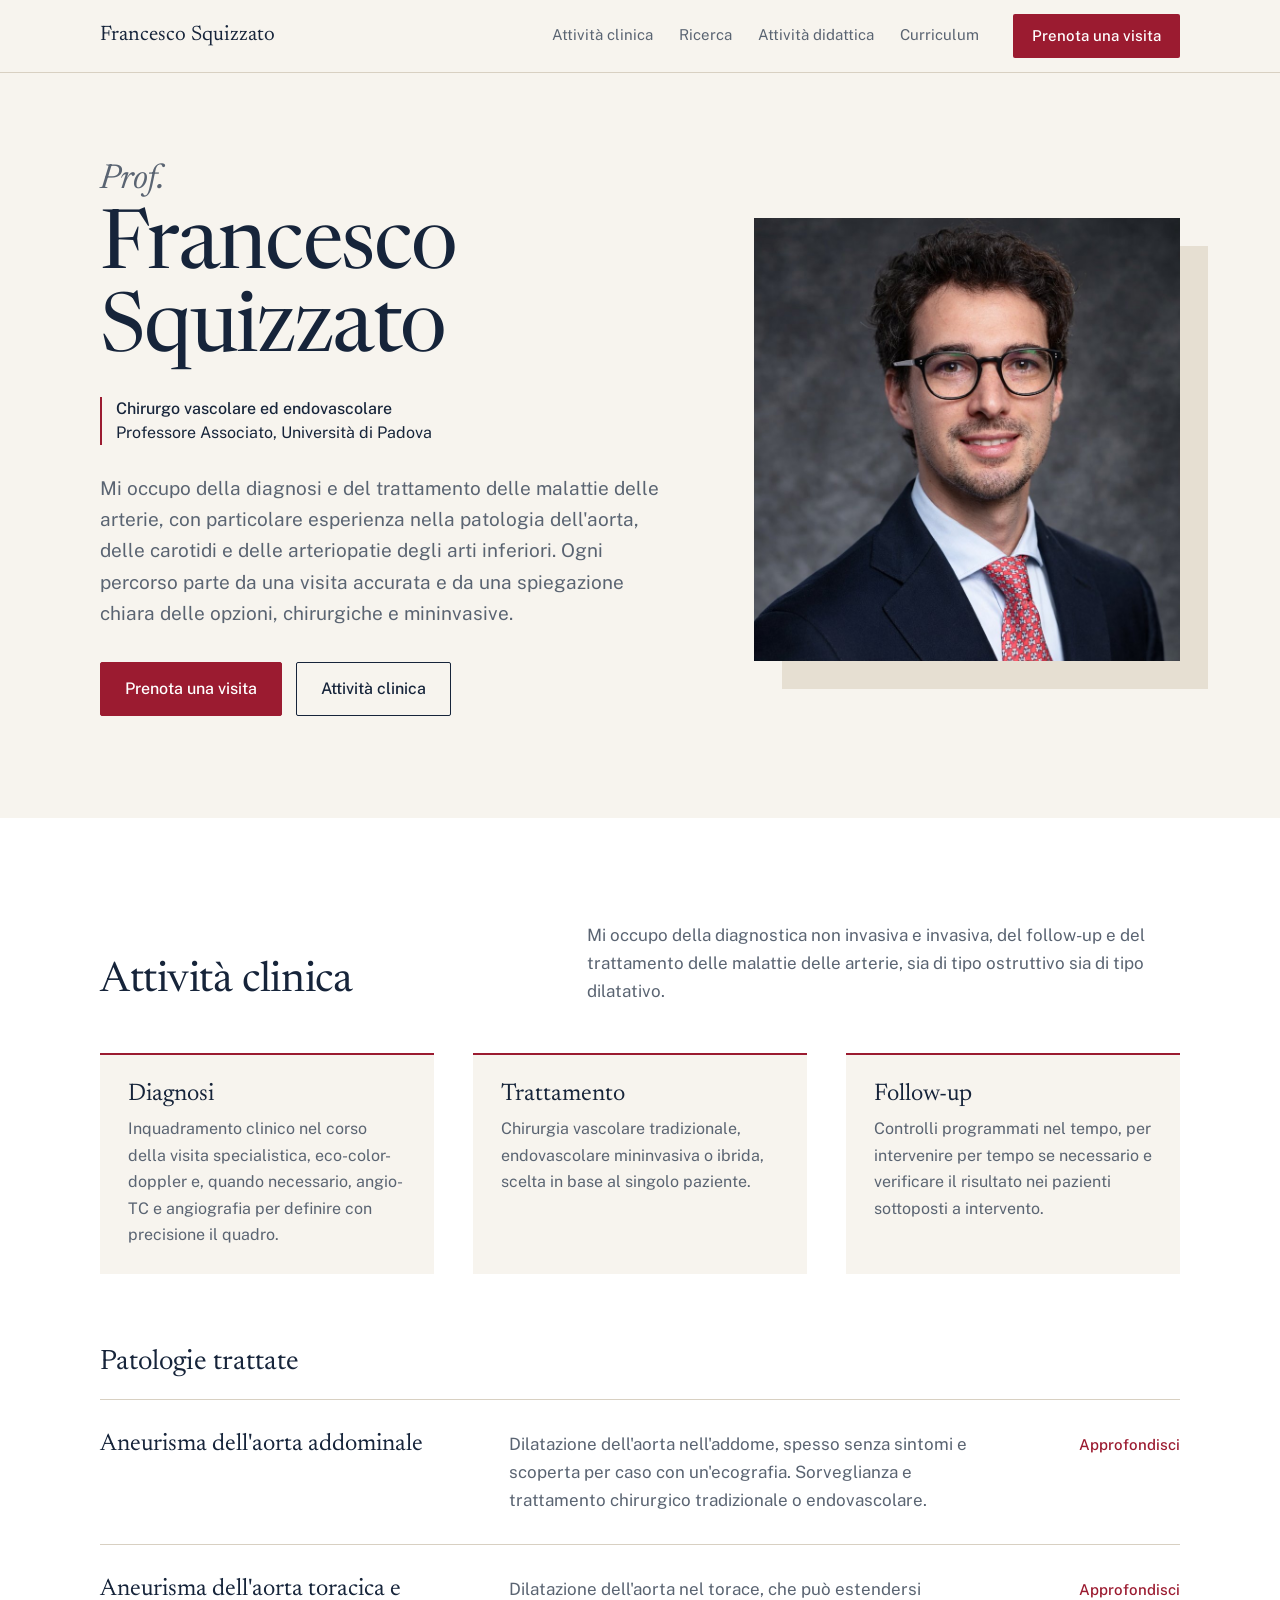
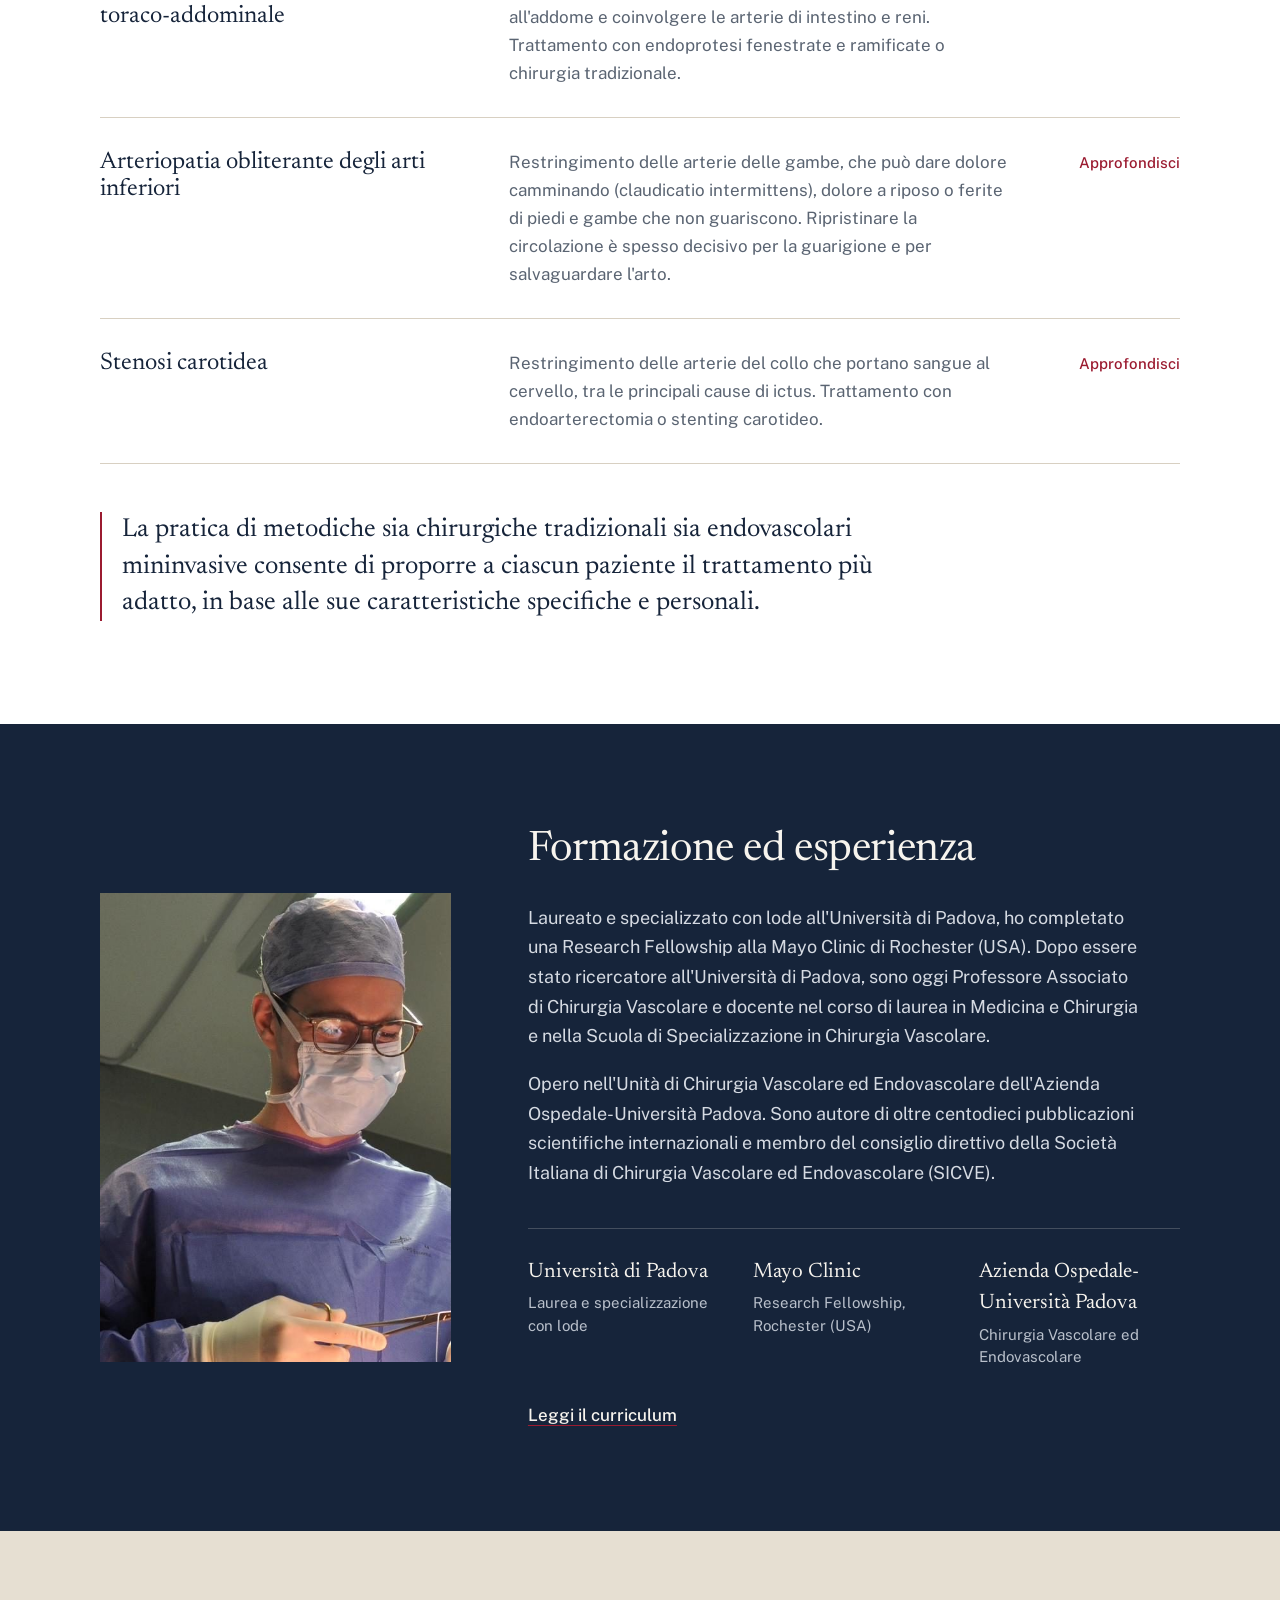
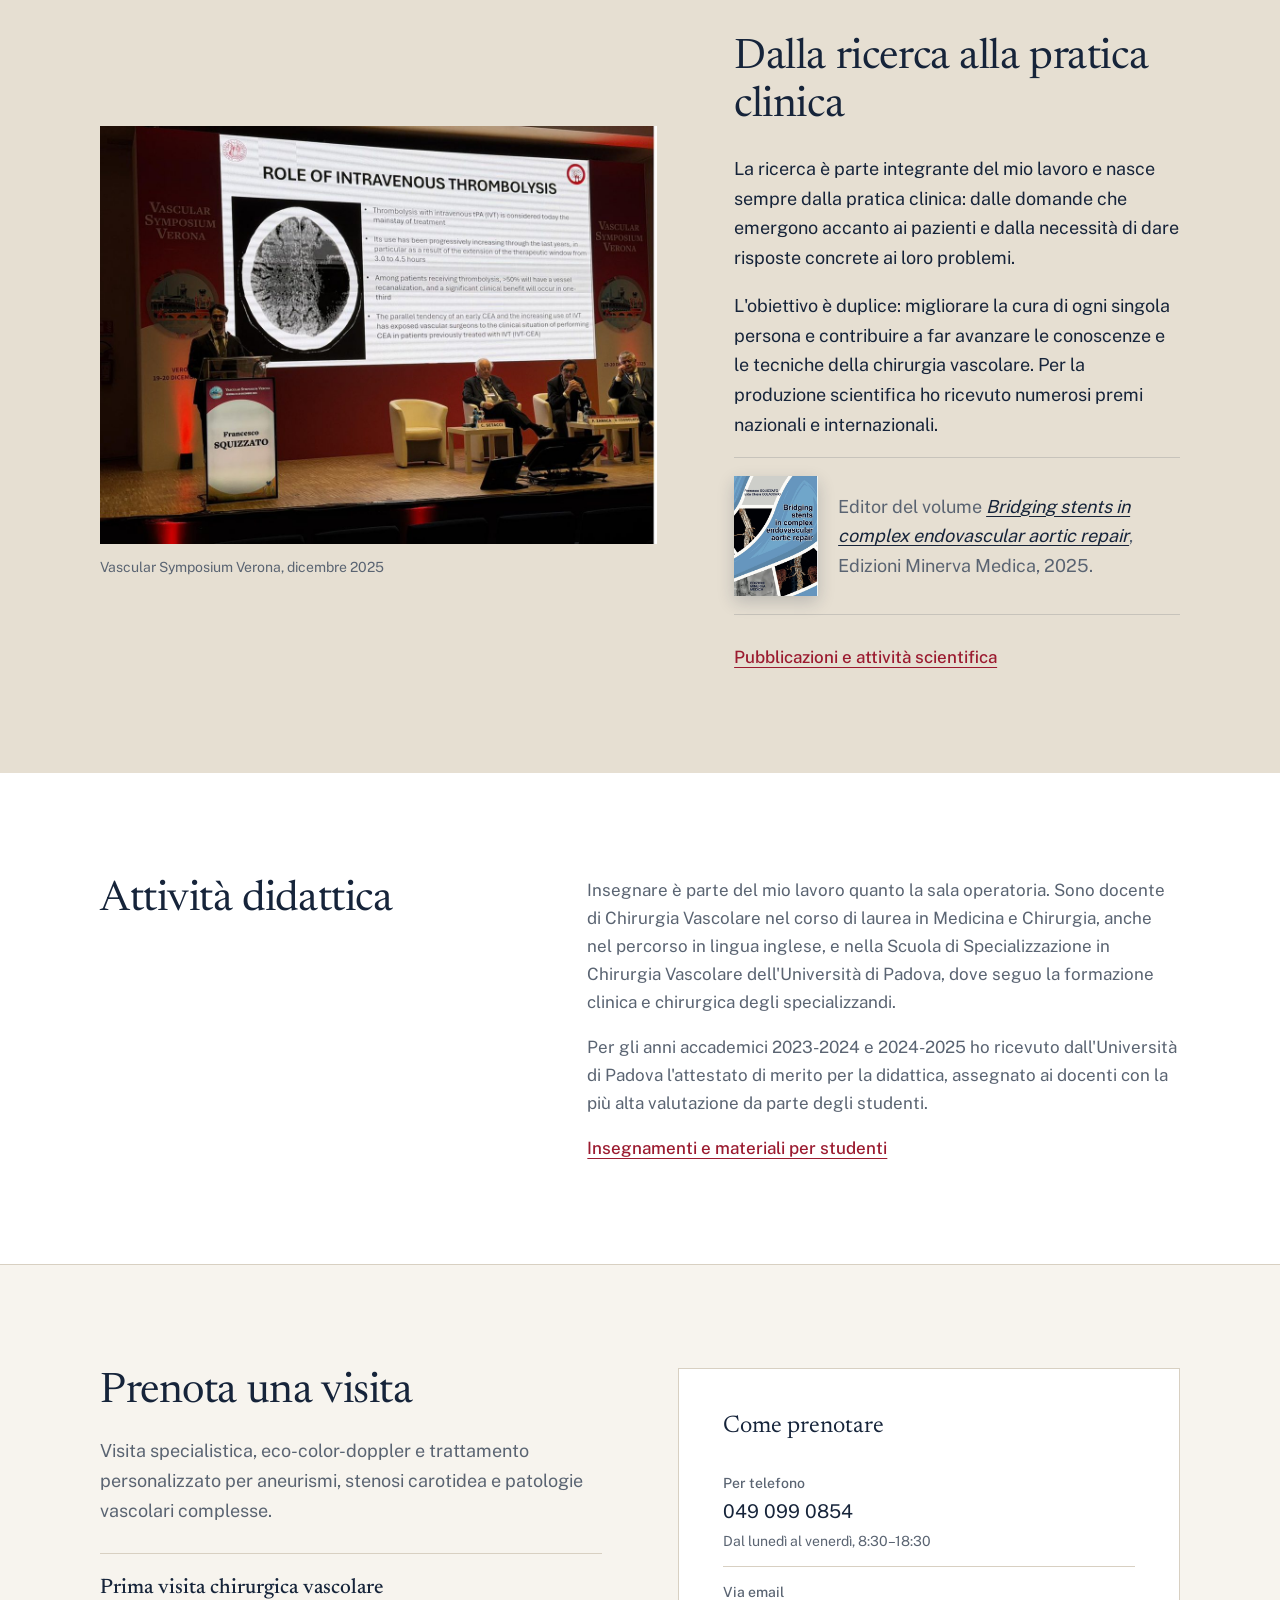
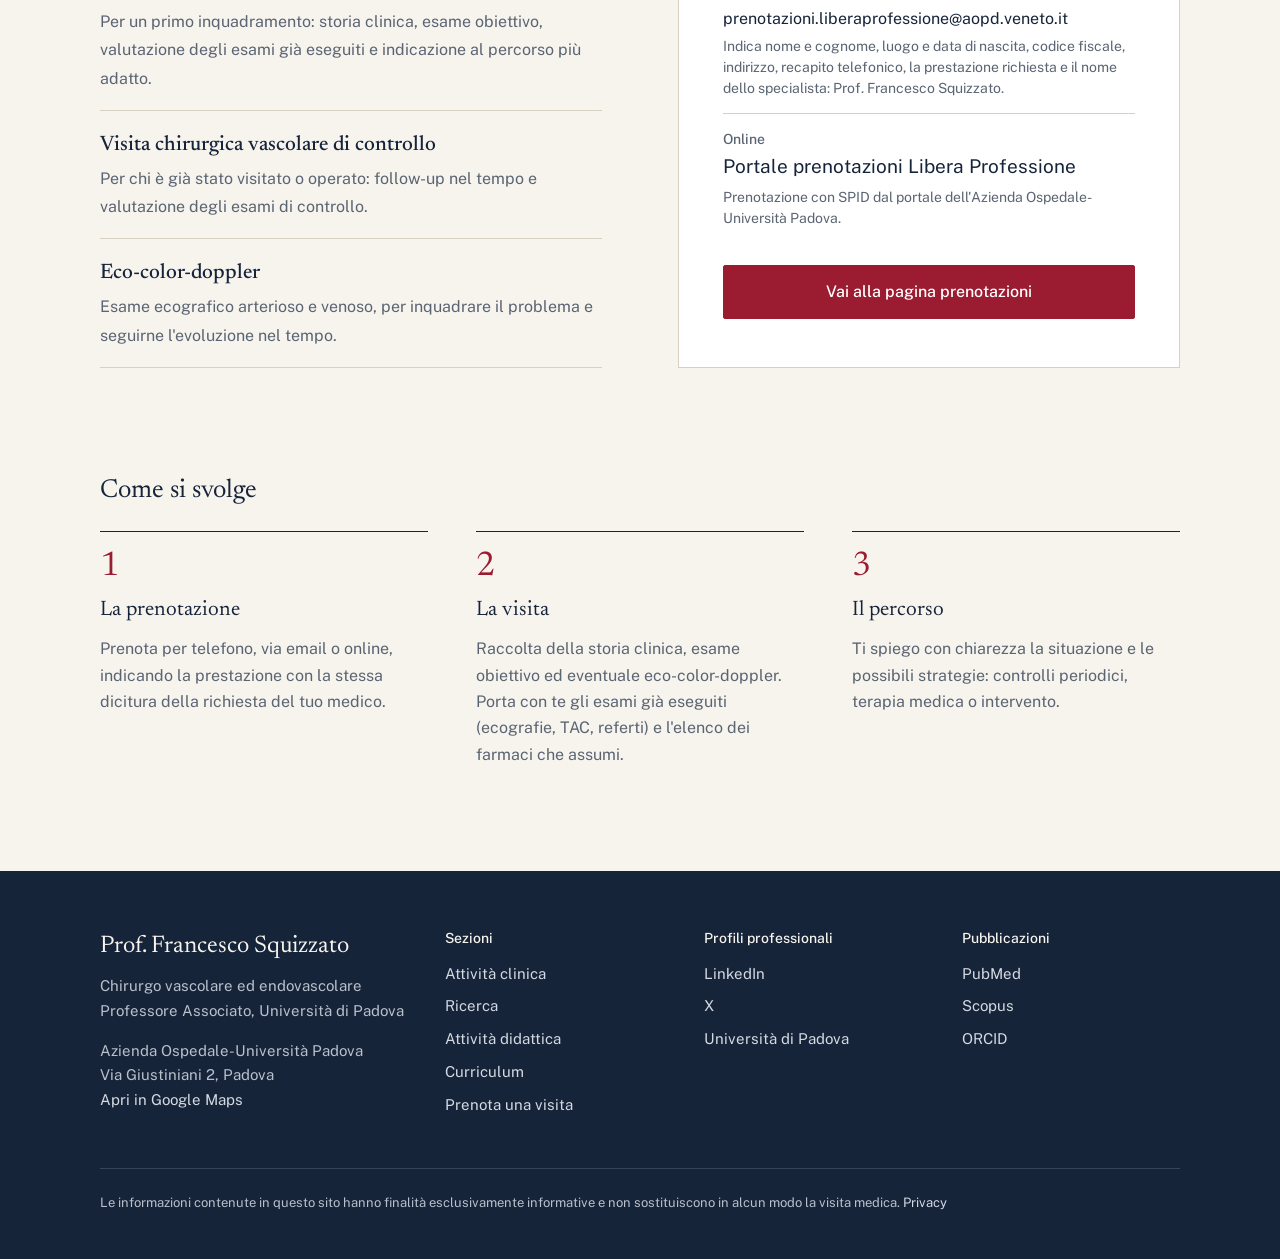
==== index.html @ 3bdd1296 "Add files via upload Prima pubblicazione" ====
<!DOCTYPE html>
<html lang="it">
<head>
<meta charset="utf-8">
<link rel="canonical" href="https://proffrancescosquizzato.github.io/">
<meta property="og:url" content="https://proffrancescosquizzato.github.io/">
<meta name="viewport" content="width=device-width, initial-scale=1, viewport-fit=cover">
<title>Prof. Francesco Squizzato | Chirurgo vascolare a Padova</title>
<meta name="description" content="Prof. Francesco Squizzato, chirurgo vascolare ed endovascolare a Padova: aneurismi dell'aorta, stenosi carotidea, arteriopatia degli arti inferiori.">
<meta property="og:title" content="Prof. Francesco Squizzato | Chirurgo vascolare a Padova">
<meta property="og:description" content="Prof. Francesco Squizzato, chirurgo vascolare ed endovascolare a Padova: aneurismi dell'aorta, stenosi carotidea, arteriopatia degli arti inferiori.">
<meta property="og:type" content="website">
<meta property="og:image" content="https://proffrancescosquizzato.github.io/img/ritratto.jpg">
<script type="application/ld+json">
{
 "@context": "https://schema.org",
 "@type": "Physician",
 "name": "Prof. Francesco Squizzato",
 "medicalSpecialty": "VascularSurgery",
 "description": "Chirurgo vascolare ed endovascolare, Professore Associato di Chirurgia Vascolare all'Università di Padova.",
 "image": "https://proffrancescosquizzato.github.io/img/ritratto.jpg",
 "address": {
  "@type": "PostalAddress",
  "streetAddress": "Via Giustiniani, 2",
  "addressLocality": "Padova",
  "postalCode": "35128",
  "addressCountry": "IT"
 },
 "telephone": "+39 049 099 0854",
 "affiliation": {
  "@type": "CollegeOrUniversity",
  "name": "Università degli Studi di Padova"
 }
}
</script>
<link rel="stylesheet" href="css/stile.css">
</head>
<body>

<header class="top">
  <div class="wrap">
    <a class="brand" href="index.html">Francesco Squizzato</a>
    <nav class="nav" id="menu" aria-label="Navigazione principale">
      <a href="attivita-clinica.html">Attività clinica</a>
      <a href="ricerca.html">Ricerca</a>
      <a href="didattica.html">Attività didattica</a>
      <a href="curriculum.html">Curriculum</a>
      <a class="btn" href="#prenota">Prenota una visita</a>
    </nav>
    <div class="mob">
      <a class="btn" href="#prenota">Prenota</a>
      <button class="menu-btn" type="button" aria-expanded="false" aria-controls="menu">Menu</button>
    </div>
  </div>
</header>

<main>
  <section class="hero" aria-labelledby="titolo">
    <div class="wrap">
      <div>
        <h1 id="titolo"><span>Prof.</span>Francesco Squizzato</h1>
        <p class="ruolo"><strong>Chirurgo vascolare ed endovascolare</strong>Professore Associato, Università di Padova</p>
        <p class="lead">Mi occupo della diagnosi e del trattamento delle malattie delle arterie, con particolare esperienza nella patologia dell'aorta, delle carotidi e delle arteriopatie degli arti inferiori. Ogni percorso parte da una visita accurata e da una spiegazione chiara delle opzioni, chirurgiche e mininvasive.</p>
        <div class="azioni">
          <a class="btn" href="#prenota">Prenota una visita</a>
          <a class="btn ghost" href="#attivita">Attività clinica</a>
        </div>
      </div>
      <div class="ritratto">
        <img src="img/ritratto.jpg" width="900" height="935" alt="Ritratto del prof. Francesco Squizzato">
      </div>
    </div>
  </section>

  <section class="ambiti" id="attivita" aria-labelledby="t-attivita">
    <div class="wrap">
      <div class="intesta">
        <h2 id="t-attivita">Attività clinica</h2>
        <p>Mi occupo della diagnostica non invasiva e invasiva, del follow-up e del trattamento delle malattie delle arterie, sia di tipo ostruttivo sia di tipo dilatativo.</p>
      </div>
      <div class="fasi">
        <div><h3>Diagnosi</h3><p>Inquadramento clinico nel corso della visita specialistica, eco-color-doppler e, quando necessario, angio-TC e angiografia per definire con precisione il quadro.</p></div>
        <div><h3>Trattamento</h3><p>Chirurgia vascolare tradizionale, endovascolare mininvasiva o ibrida, scelta in base al singolo paziente.</p></div>
        <div><h3>Follow-up</h3><p>Controlli programmati nel tempo, per intervenire per tempo se necessario e verificare il risultato nei pazienti sottoposti a intervento.</p></div>
      </div>
      <h3 class="sottotitolo">Patologie trattate</h3>
      <div class="lista">
        <a class="voce" href="patologie/aneurisma-aorta-addominale.html">
          <h3>Aneurisma dell'aorta addominale</h3>
          <p>Dilatazione dell'aorta nell'addome, spesso senza sintomi e scoperta per caso con un'ecografia. Sorveglianza e trattamento chirurgico tradizionale o endovascolare.</p>
          <span class="vai">Approfondisci</span>
        </a>
        <a class="voce" href="patologie/aneurisma-aorta-toracica.html">
          <h3>Aneurisma dell'aorta toracica e toraco-addominale</h3>
          <p>Dilatazione dell'aorta nel torace, che può estendersi all'addome e coinvolgere le arterie di intestino e reni. Trattamento con endoprotesi fenestrate e ramificate o chirurgia tradizionale.</p>
          <span class="vai">Approfondisci</span>
        </a>
        <a class="voce" href="patologie/arteriopatia-arti-inferiori.html">
          <h3>Arteriopatia obliterante degli arti inferiori</h3>
          <p>Restringimento delle arterie delle gambe, che può dare dolore camminando (claudicatio intermittens), dolore a riposo o ferite di piedi e gambe che non guariscono. Ripristinare la circolazione è spesso decisivo per la guarigione e per salvaguardare l'arto.</p>
          <span class="vai">Approfondisci</span>
        </a>
        <a class="voce" href="patologie/stenosi-carotidea.html">
          <h3>Stenosi carotidea</h3>
          <p>Restringimento delle arterie del collo che portano sangue al cervello, tra le principali cause di ictus. Trattamento con endoarterectomia o stenting carotideo.</p>
          <span class="vai">Approfondisci</span>
        </a>
      </div>
      <p class="principio">La pratica di metodiche sia chirurgiche tradizionali sia endovascolari mininvasive consente di proporre a ciascun paziente il trattamento più adatto, in base alle sue caratteristiche specifiche e personali.</p>
    </div>
  </section>

  <section class="formazione" id="chi-sono" aria-labelledby="t-formazione">
    <div class="wrap">
      <img src="img/sala-operatoria.jpg" width="552" height="812" alt="Il prof. Squizzato in sala operatoria" loading="lazy">
      <div>
        <h2 id="t-formazione">Formazione ed esperienza</h2>
        <p>Laureato e specializzato con lode all'Università di Padova, ho completato una Research Fellowship alla Mayo Clinic di Rochester (USA). Dopo essere stato ricercatore all'Università di Padova, sono oggi Professore Associato di Chirurgia Vascolare e docente nel corso di laurea in Medicina e Chirurgia e nella Scuola di Specializzazione in Chirurgia Vascolare.</p>
        <p>Opero nell'Unità di Chirurgia Vascolare ed Endovascolare dell'Azienda Ospedale-Università Padova. Sono autore di oltre centodieci pubblicazioni scientifiche internazionali e membro del consiglio direttivo della Società Italiana di Chirurgia Vascolare ed Endovascolare (SICVE).</p>
        <div class="tappe">
          <div><strong>Università di Padova</strong>Laurea e specializzazione con lode</div>
          <div><strong>Mayo Clinic</strong>Research Fellowship, Rochester (USA)</div>
          <div><strong>Azienda Ospedale-Università Padova</strong>Chirurgia Vascolare ed Endovascolare</div>
        </div>
        <a class="link-chiaro" href="curriculum.html">Leggi il curriculum</a>
      </div>
    </div>
  </section>


  <section class="ricerca" id="ricerca" aria-labelledby="t-ricerca">
    <div class="wrap">
      <figure>
        <img class="foto" src="img/congresso-verona-2025.jpg" width="1200" height="887" alt="Il prof. Squizzato relatore al Vascular Symposium Verona 2025" loading="lazy">
        <figcaption>Vascular Symposium Verona, dicembre 2025</figcaption>
      </figure>
      <div>
        <h2 id="t-ricerca">Dalla ricerca alla pratica clinica</h2>
        <p>La ricerca è parte integrante del mio lavoro e nasce sempre dalla pratica clinica: dalle domande che emergono accanto ai pazienti e dalla necessità di dare risposte concrete ai loro problemi.</p>
        <p>L'obiettivo è duplice: migliorare la cura di ogni singola persona e contribuire a far avanzare le conoscenze e le tecniche della chirurgia vascolare. Per la produzione scientifica ho ricevuto numerosi premi nazionali e internazionali.</p>
        <div class="volume">
          <img src="img/libro-bridging-stents.jpg" width="600" height="855" alt="Copertina del volume Bridging stents in complex endovascular aortic repair, Edizioni Minerva Medica" loading="lazy">
          <p>Editor del volume <a href="https://www.minervamedica.it/en/books/medical-specialties/vascular-surgery/scheda.php?cod=L10380" target="_blank" rel="noopener"><em>Bridging stents in complex endovascular aortic repair</em></a>, Edizioni Minerva Medica, 2025.</p>
        </div>
        <a class="linkt" href="ricerca.html">Pubblicazioni e attività scientifica</a>
      </div>
    </div>
  </section>

  <section class="didattica" id="didattica" aria-labelledby="t-didattica">
    <div class="wrap">
      <h2 id="t-didattica">Attività didattica</h2>
      <div>
        <p>Insegnare è parte del mio lavoro quanto la sala operatoria. Sono docente di Chirurgia Vascolare nel corso di laurea in Medicina e Chirurgia, anche nel percorso in lingua inglese, e nella Scuola di Specializzazione in Chirurgia Vascolare dell'Università di Padova, dove seguo la formazione clinica e chirurgica degli specializzandi.</p>
        <p>Per gli anni accademici 2023-2024 e 2024-2025 ho ricevuto dall'Università di Padova l'attestato di merito per la didattica, assegnato ai docenti con la più alta valutazione da parte degli studenti.</p>
        <a class="linkt" href="didattica.html">Insegnamenti e materiali per studenti</a>
      </div>
    </div>
  </section>

  <section class="prenota" id="prenota" aria-labelledby="t-prenota">
    <div class="wrap">
      <div>
        <h2 id="t-prenota">Prenota una visita</h2>
        <p class="lead">Visita specialistica, eco-color-doppler e trattamento personalizzato per aneurismi, stenosi carotidea e patologie vascolari complesse.</p>
        <ul class="prest">
          <li><strong>Prima visita chirurgica vascolare</strong><span>Per un primo inquadramento: storia clinica, esame obiettivo, valutazione degli esami già eseguiti e indicazione al percorso più adatto.</span></li>
          <li><strong>Visita chirurgica vascolare di controllo</strong><span>Per chi è già stato visitato o operato: follow-up nel tempo e valutazione degli esami di controllo.</span></li>
          <li><strong>Eco-color-doppler</strong><span>Esame ecografico arterioso e venoso, per inquadrare il problema e seguirne l'evoluzione nel tempo.</span></li>
        </ul>
      </div>
      <div class="canali">
        <h3>Come prenotare</h3>
        <div class="canale">
          <b>Per telefono</b>
          <a href="tel:+390490990854">049 099 0854</a>
          <small>Dal lunedì al venerdì, 8:30–18:30</small>
        </div>
        <div class="canale">
          <b>Via email</b>
          <a class="mail" href="mailto:prenotazioni.liberaprofessione@aopd.veneto.it?subject=Richiesta%20prenotazione%20-%20Prof.%20Francesco%20Squizzato">prenotazioni.liberaprofessione@aopd.veneto.it</a>
          <small>Indica nome e cognome, luogo e data di nascita, codice fiscale, indirizzo, recapito telefonico, la prestazione richiesta e il nome dello specialista: Prof. Francesco Squizzato.</small>
        </div>
        <div class="canale">
          <b>Online</b>
          <a href="https://cupweb.aopd.veneto.it/" target="_blank" rel="noopener">Portale prenotazioni Libera Professione</a>
          <small>Prenotazione con SPID dal portale dell'Azienda Ospedale-Università Padova.</small>
        </div>
        <a class="btn" href="https://www.aopd.veneto.it/Libera-Professione" target="_blank" rel="noopener">Vai alla pagina prenotazioni</a>
      </div>
      <div class="come">
        <h3>Come si svolge</h3>
        <ol class="passi">
          <li class="passo">
            <h4>La prenotazione</h4>
            <p>Prenota per telefono, via email o online, indicando la prestazione con la stessa dicitura della richiesta del tuo medico.</p>
          </li>
          <li class="passo">
            <h4>La visita</h4>
            <p>Raccolta della storia clinica, esame obiettivo ed eventuale eco-color-doppler. Porta con te gli esami già eseguiti (ecografie, TAC, referti) e l'elenco dei farmaci che assumi.</p>
          </li>
          <li class="passo">
            <h4>Il percorso</h4>
            <p>Ti spiego con chiarezza la situazione e le possibili strategie: controlli periodici, terapia medica o intervento.</p>
          </li>
        </ol>
      </div>
    </div>
  </section>
</main>

<footer>
  <div class="wrap">
    <div>
      <div class="nome">Prof. Francesco Squizzato</div>
      <p>Chirurgo vascolare ed endovascolare<br>Professore Associato, Università di Padova</p>
      <p>Azienda Ospedale-Università Padova<br>Via Giustiniani 2, Padova<br><a href="https://www.google.com/maps/search/?api=1&amp;query=Azienda+Ospedale+Universit%C3%A0+Padova+Via+Giustiniani+2+Padova" target="_blank" rel="noopener">Apri in Google Maps</a></p>
    </div>
    <div>
      <h4>Sezioni</h4>
      <ul>
        <li><a href="attivita-clinica.html">Attività clinica</a></li>
        <li><a href="ricerca.html">Ricerca</a></li>
        <li><a href="didattica.html">Attività didattica</a></li>
        <li><a href="curriculum.html">Curriculum</a></li>
        <li><a href="#prenota">Prenota una visita</a></li>
      </ul>
    </div>
    <div>
      <h4>Profili professionali</h4>
      <ul>
        <li><a href="https://www.linkedin.com/in/francesco-squizzato-15632120a/" target="_blank" rel="noopener">LinkedIn</a></li>
        <li><a href="https://x.com/dr_fsquizzato" target="_blank" rel="noopener">X</a></li>
        <li><a href="https://www.unipd.it/contatti/francesco.squizzato" target="_blank" rel="noopener">Università di Padova</a></li>
      </ul>
    </div>
    <div>
      <h4>Pubblicazioni</h4>
      <ul>
        <li><a href="https://pubmed.ncbi.nlm.nih.gov/?term=Squizzato+F%5BAuthor%5D" target="_blank" rel="noopener">PubMed</a></li>
        <li><a href="https://www.scopus.com/authid/detail.uri?authorId=56786385000" target="_blank" rel="noopener">Scopus</a></li>
        <li><a href="https://orcid.org/0000-0001-9327-2934" target="_blank" rel="noopener">ORCID</a></li>
      </ul>
    </div>
    <p class="legale">Le informazioni contenute in questo sito hanno finalità esclusivamente informative e non sostituiscono in alcun modo la visita medica. <a href="privacy.html">Privacy</a></p>
  </div>
</footer>

<script>
(function(){
  var b=document.querySelector('.menu-btn'), m=document.getElementById('menu');
  if(!b||!m) return;
  b.addEventListener('click',function(){
    var o=m.classList.toggle('aperto');
    b.setAttribute('aria-expanded',o?'true':'false');
    b.textContent=o?'Chiudi':'Menu';
  });
  m.addEventListener('click',function(e){ if(e.target.tagName==='A'){ m.classList.remove('aperto'); b.setAttribute('aria-expanded','false'); b.textContent='Menu'; } });
})();
</script>
</body>
</html>
---- css/stile.css ----
/* caratteri ospitati localmente (SIL Open Font License, vedi fonts/LICENSE-OFL.txt) */
@font-face{font-family:"Newsreader";font-style:normal;font-weight:200 800;font-display:swap;src:url(../fonts/newsreader-latin-opsz-normal.woff2) format("woff2")}
@font-face{font-family:"Newsreader";font-style:italic;font-weight:200 800;font-display:swap;src:url(../fonts/newsreader-latin-opsz-italic.woff2) format("woff2")}
@font-face{font-family:"Public Sans";font-style:normal;font-weight:400;font-display:swap;src:url(../fonts/public-sans-latin-400-normal.woff2) format("woff2")}
@font-face{font-family:"Public Sans";font-style:normal;font-weight:500;font-display:swap;src:url(../fonts/public-sans-latin-500-normal.woff2) format("woff2")}
@font-face{font-family:"Public Sans";font-style:normal;font-weight:600;font-display:swap;src:url(../fonts/public-sans-latin-600-normal.woff2) format("woff2")}
:root{
  --blu:#16243A; --avorio:#F7F4EE; --ardesia:#5A6472; --sabbia:#E6DFD2; --rosso:#9B1B30;
  --bianco:#FFFFFF; --linea:#D8D0C2;
  --serif:"Newsreader", Georgia, "Times New Roman", serif;
  --sans:"Public Sans", system-ui, -apple-system, "Segoe UI", Roboto, sans-serif;
  --max:1160px;
  box-sizing:border-box;
}
*,*::before,*::after{box-sizing:inherit}
html{scroll-behavior:smooth;scroll-padding-top:84px}
@media (prefers-reduced-motion:reduce){html{scroll-behavior:auto}}
body{margin:0;background:var(--avorio);color:var(--blu);font-family:var(--sans);font-size:17px;line-height:1.65;-webkit-font-smoothing:antialiased}
img{max-width:100%;height:auto;display:block}
a{color:inherit}
:focus-visible{outline:2px solid var(--rosso);outline-offset:3px}
.wrap{max-width:var(--max);margin:0 auto;padding:0 clamp(20px,4vw,40px)}
h1,h2,h3{font-family:var(--serif);font-weight:400;line-height:1.15;margin:0}
h2{font-size:clamp(30px,3.6vw,42px);letter-spacing:-.01em}
h3{font-size:24px}
p{margin:0 0 1em}
.lead{font-size:19px;color:var(--ardesia);max-width:34em}

/* header */
.top{position:sticky;top:0;z-index:10;background:var(--avorio);border-bottom:1px solid var(--linea);padding-top:env(safe-area-inset-top,0px)}
.top .wrap{position:relative;display:flex;align-items:center;justify-content:space-between;gap:24px;min-height:72px}
.brand{font-family:var(--serif);font-size:21px;text-decoration:none;white-space:nowrap}
.nav{display:flex;align-items:center;gap:26px;font-size:15px}
.nav a{text-decoration:none;color:var(--ardesia);padding:6px 0;border-bottom:1px solid transparent;white-space:nowrap}
.nav a:not(.btn):hover{color:var(--blu);border-bottom-color:var(--rosso)}
.nav .btn{margin-left:8px}
.mob{display:none;align-items:center;gap:10px}
.menu-btn{font:500 15px var(--sans);color:var(--blu);background:transparent;border:1px solid var(--blu);border-radius:2px;padding:8px 14px;cursor:pointer}
.btn{display:inline-block;font-family:var(--sans);font-weight:500;font-size:16px;text-decoration:none;padding:13px 24px;border-radius:2px;border:1px solid var(--rosso);background:var(--rosso);color:var(--bianco);transition:background .15s}
.btn:hover{background:#7f1527}
.btn.ghost{background:transparent;color:var(--blu);border-color:var(--blu)}
.btn.ghost:hover{background:var(--blu);color:var(--bianco)}
.nav .btn{padding:9px 18px;font-size:15px;color:var(--bianco)}
@media (max-width:1040px){
  .mob{display:flex}
  .mob .btn{padding:8px 14px;font-size:15px}
  .nav{display:none;position:absolute;left:0;right:0;top:100%;flex-direction:column;align-items:stretch;gap:0;background:var(--avorio);border-bottom:1px solid var(--linea);padding:8px clamp(20px,4vw,40px) 20px;box-shadow:0 12px 24px rgba(22,36,58,.08)}
  .nav.aperto{display:flex}
  .nav a{padding:14px 0;border-bottom:1px solid var(--linea);font-size:17px;color:var(--blu)}
  .nav a:not(.btn):hover{border-bottom-color:var(--linea)}
  .nav .btn{display:none}
}
@media (max-width:400px){.brand{font-size:18px}}
.nav .btn{white-space:nowrap}

/* hero */
.hero{padding:clamp(48px,7vw,96px) 0 clamp(56px,8vw,104px)}
.hero .wrap{display:grid;grid-template-columns:1.15fr .85fr;gap:clamp(32px,6vw,88px);align-items:center}
.hero h1{font-size:clamp(46px,6.4vw,84px);letter-spacing:-.02em;line-height:1.02;margin-bottom:22px}
.hero h1 span{display:block;font-size:.42em;letter-spacing:0;color:var(--ardesia);margin-bottom:10px;font-style:italic}
.ruolo{font-size:16px;color:var(--blu);border-left:2px solid var(--rosso);padding-left:14px;margin-bottom:28px;line-height:1.5}
.ruolo strong{font-weight:500;display:block}
.azioni{display:flex;flex-wrap:wrap;gap:14px;margin-top:32px}
.ritratto{position:relative}
.ritratto::before{content:"";position:absolute;inset:28px -28px -28px 28px;background:var(--sabbia);z-index:0}
.ritratto img{position:relative;z-index:1;width:100%;height:auto;aspect-ratio:900/935;object-fit:cover}
@media (max-width:860px){
  .hero .wrap{grid-template-columns:1fr}
  .ritratto{max-width:380px;margin-right:28px;order:-1}
}

/* sezioni */
section{padding:clamp(64px,8vw,112px) 0}
.intesta{display:grid;grid-template-columns:1fr 1.4fr;gap:clamp(24px,5vw,72px);margin-bottom:48px;align-items:end}
.intesta p{color:var(--ardesia);margin:0;max-width:36em}
@media (max-width:860px){.intesta{grid-template-columns:1fr}}

/* ambiti */
.ambiti{background:var(--bianco)}
.fasi{display:grid;grid-template-columns:repeat(3,1fr);gap:clamp(20px,3vw,40px);margin-bottom:clamp(48px,6vw,72px)}
.fasi div{background:var(--avorio);padding:26px 28px;border-top:2px solid var(--rosso)}
.fasi h3{margin-bottom:8px}
.fasi p{margin:0;color:var(--ardesia);font-size:16px}
.sottotitolo{font-size:28px;margin-bottom:20px}
.principio{font-family:var(--serif);font-size:clamp(21px,2.2vw,26px);line-height:1.4;max-width:30em;margin:48px 0 0;padding-left:20px;border-left:2px solid var(--rosso)}
@media (max-width:860px){.fasi{grid-template-columns:1fr}}
.lista{border-top:1px solid var(--linea)}
.voce{display:grid;grid-template-columns:minmax(0,1fr) minmax(0,1.4fr) 120px;gap:clamp(16px,4vw,56px);padding:30px 0;border-bottom:1px solid var(--linea);align-items:baseline;text-decoration:none}
.voce p{margin:0;color:var(--ardesia);max-width:38em}
.voce .vai{text-align:right;font-size:15px;color:var(--rosso);white-space:nowrap;font-weight:500}
.voce:hover h3{color:var(--rosso)}
@media (max-width:760px){.voce{grid-template-columns:1fr;gap:8px}.voce .vai{text-align:left}}

/* formazione */
.formazione{background:var(--blu);color:var(--avorio)}
.formazione .wrap{display:grid;grid-template-columns:.7fr 1.3fr;gap:clamp(32px,6vw,88px);align-items:center}
.formazione img{width:100%;aspect-ratio:3/4;object-fit:cover}
.formazione h2{margin-bottom:28px}
.formazione p{color:#D5DAE2;font-size:18px;max-width:34em}
.tappe{display:grid;grid-template-columns:repeat(3,1fr);gap:24px;margin-top:40px;padding-top:28px;border-top:1px solid rgba(247,244,238,.2)}
.tappe div{font-size:15px;color:#B9C0CB;line-height:1.5}
.tappe strong{display:block;font-family:var(--serif);font-weight:400;font-size:21px;color:var(--avorio);margin-bottom:4px}
.link-chiaro{display:inline-block;margin-top:32px;color:var(--avorio);font-weight:500;text-underline-offset:4px;text-decoration-color:var(--rosso)}
.link-chiaro:hover{color:#fff}
@media (max-width:860px){.formazione .wrap{grid-template-columns:1fr}.formazione img{max-width:320px}.tappe{grid-template-columns:1fr}}

/* visita */
.come{grid-column:1/-1;margin-top:clamp(16px,3vw,32px)}
.come h3{font-size:26px;margin-bottom:24px}
.passi{display:grid;grid-template-columns:repeat(3,1fr);gap:clamp(24px,4vw,48px);counter-reset:passo;list-style:none;margin:0;padding:0}
.passo{counter-increment:passo;border-top:1px solid var(--blu);padding-top:18px}
.passo::before{content:counter(passo);display:block;font-family:var(--serif);font-size:34px;line-height:1;color:var(--rosso);margin-bottom:10px}
.passo h4{font-family:var(--serif);font-weight:400;font-size:21px;margin:0 0 8px}
.passo h3{margin-bottom:10px}
.passo p{color:var(--ardesia);margin:0;font-size:16px}
@media (max-width:860px){.passi{grid-template-columns:1fr}}

/* ricerca */
.ricerca{background:var(--sabbia)}
.ricerca .wrap{display:grid;grid-template-columns:1.25fr 1fr;gap:clamp(32px,6vw,80px);align-items:center}
.ricerca figure{margin:0;position:relative}
.ricerca .foto{width:100%;aspect-ratio:4/3;object-fit:cover}
.volume{display:flex;gap:20px;align-items:center;margin:8px 0 28px;padding:18px 0;border-top:1px solid rgba(22,36,58,.15);border-bottom:1px solid rgba(22,36,58,.15)}
.volume img{width:84px;flex:none;box-shadow:0 6px 16px rgba(22,36,58,.2)}
.volume p{margin:0;font-size:16px;color:var(--ardesia)}
.volume a{color:var(--blu);text-underline-offset:3px}
.volume a:hover{color:var(--rosso)}
.ricerca figcaption{font-size:14px;color:var(--ardesia);margin-top:12px}
.ricerca h2{margin-bottom:24px}
.ricerca p{font-size:18px}
.linkt{font-weight:500;color:var(--rosso);text-underline-offset:4px}
@media (max-width:860px){.ricerca .wrap{grid-template-columns:1fr}}

/* didattica */
.didattica{background:var(--bianco);border-bottom:1px solid var(--linea)}
.didattica .wrap{display:grid;grid-template-columns:1fr 1.4fr;gap:clamp(24px,5vw,72px)}
.didattica p{color:var(--ardesia);max-width:38em}
@media (max-width:860px){.didattica .wrap{grid-template-columns:1fr}}

/* prenota */
.prenota .wrap{display:grid;grid-template-columns:1fr 1fr;gap:clamp(32px,6vw,88px)}
.prenota h2{margin-bottom:20px}
.prenota .lead{font-size:18px}
.prest{margin:28px 0 0;padding:0;list-style:none;border-top:1px solid var(--linea)}
.prest li{padding:18px 0;border-bottom:1px solid var(--linea)}
.prest strong{font-family:var(--serif);font-weight:500;font-size:21px;display:block}
.prest span{color:var(--ardesia);font-size:16px}
.canali{background:var(--bianco);padding:clamp(28px,4vw,44px);border:1px solid var(--linea)}
.canali h3{margin-bottom:18px}
.canale{padding:14px 0;border-bottom:1px solid var(--linea)}
.canale:last-of-type{border-bottom:0}
.canale b{display:block;font-weight:500;font-size:14px;color:var(--ardesia)}
.canale a,.canale .val{font-size:19px;text-decoration:none;word-break:break-word}
.canale a.mail{font-size:16px}
.canale a:hover{color:var(--rosso)}
.canale small{display:block;color:var(--ardesia);font-size:14px;line-height:1.5;margin-top:4px}
.canali .btn{margin-top:22px;width:100%;text-align:center}
.nota{font-size:15px;color:var(--ardesia);margin-top:24px}
@media (max-width:860px){.prenota .wrap{grid-template-columns:1fr}}

/* footer */
footer{background:var(--blu);color:#B9C0CB;padding:56px 0 calc(32px + env(safe-area-inset-bottom,0px));font-size:15px}
footer .wrap{display:grid;grid-template-columns:1.4fr 1fr 1fr 1fr;gap:40px}
footer .nome{font-family:var(--serif);font-size:24px;color:var(--avorio);margin-bottom:8px}
footer h4{font-family:var(--sans);font-size:14px;font-weight:500;color:var(--avorio);margin:0 0 12px}
footer ul{list-style:none;margin:0;padding:0}
footer li{margin-bottom:8px}
footer a{text-decoration:none}
footer a{color:#D5DAE2}
footer a:hover{color:var(--avorio);text-decoration:underline}
.legale{grid-column:1/-1;border-top:1px solid rgba(247,244,238,.15);padding-top:24px;font-size:13px;line-height:1.6}
@media (max-width:960px){footer .wrap{grid-template-columns:1fr 1fr}}
@media (max-width:560px){footer .wrap{grid-template-columns:1fr}}

/* ===== pagine interne ===== */
.nav a[aria-current="page"]{color:var(--blu);border-bottom-color:var(--rosso)}
.p-intesta{padding:clamp(48px,7vw,96px) 0 clamp(56px,7vw,88px)}
.occhiello{font-size:15px;font-weight:500;color:var(--rosso);margin-bottom:14px}
.p-intesta h1{font-size:clamp(40px,5.4vw,68px);letter-spacing:-.02em;max-width:14em;margin-bottom:40px}
.p-intro{display:grid;grid-template-columns:1.5fr 1fr;gap:clamp(32px,6vw,88px);align-items:start}
.p-intro .lead{max-width:none;margin-bottom:1em}
.p-intro p{color:var(--ardesia)}
.profili{display:flex;flex-wrap:wrap;gap:12px;margin-top:28px}
.profili .btn{font-size:15px;padding:10px 18px}
.numeri{margin:0;display:grid;grid-template-columns:1fr 1fr;border-top:1px solid var(--linea)}
.numeri div{padding:22px 0;border-bottom:1px solid var(--linea)}
.numeri div:nth-child(odd){padding-right:20px;border-right:1px solid var(--linea)}
.numeri div:nth-child(even){padding-left:24px}
.numeri dt{font-family:var(--serif);font-size:clamp(30px,3.4vw,40px);line-height:1.1}
.numeri dd{margin:6px 0 0;color:var(--ardesia);font-size:15px;line-height:1.4}
@media (max-width:860px){.p-intro{grid-template-columns:1fr}}

.temi{background:var(--bianco)}
.temi h2{margin-bottom:40px}
.tema{display:grid;grid-template-columns:1fr 1.7fr;gap:clamp(20px,5vw,72px);padding:44px 0;border-top:1px solid var(--linea)}
.tema:last-child{border-bottom:1px solid var(--linea)}
.tema h3{font-size:clamp(23px,2.2vw,28px);line-height:1.25;position:sticky;top:100px;align-self:start}
@media (max-width:860px){.tema h3{position:static}}
.tema p{color:var(--ardesia);max-width:40em}
.punti{margin:0 0 1em;padding-left:1.1em;color:var(--ardesia);max-width:40em}
.punti li{margin-bottom:.6em;padding-left:.3em}
.punti li::marker{color:var(--rosso)}
.rif{margin-top:26px;padding:22px 26px;background:var(--avorio);max-width:44em}
.rif h4{font-family:var(--sans);font-size:14px;font-weight:600;margin:0 0 10px;color:var(--blu)}
.rif ul{list-style:none;margin:0;padding:0}
.rif li{padding:10px 0;border-top:1px solid var(--linea);font-size:15px;line-height:1.5}
.rif li:first-child{border-top:0;padding-top:0}
.rif a{color:var(--blu);text-underline-offset:3px;text-decoration-color:rgba(155,27,48,.5)}
.rif a:hover{color:var(--rosso)}
.rif span{display:block;color:var(--ardesia);font-size:14px;margin-top:2px}
@media (max-width:860px){.tema{grid-template-columns:1fr}}

.galleria{background:var(--sabbia)}
.copertine{display:grid;grid-template-columns:repeat(auto-fill,minmax(200px,1fr));gap:clamp(20px,3vw,36px)}
.copertine a{text-decoration:none;display:block}
.copertine img{width:100%;aspect-ratio:3/4;object-fit:cover;object-position:top;box-shadow:0 8px 22px rgba(22,36,58,.16);transition:transform .2s,box-shadow .2s;background:var(--bianco)}
.copertine a:hover img{transform:translateY(-4px);box-shadow:0 14px 30px rgba(22,36,58,.22)}
.copertine strong{display:block;font-family:var(--serif);font-weight:400;font-size:18px;line-height:1.3;margin-top:16px}
.copertine span{display:block;font-size:14px;color:var(--ardesia);margin-top:4px}
.copertine a:hover strong{color:var(--rosso)}
@media (prefers-reduced-motion:reduce){.copertine img{transition:none}}

.brevetto{background:var(--blu);color:var(--avorio)}
.brevetto .wrap,.collab .wrap{display:grid;grid-template-columns:1fr 1.7fr;gap:clamp(20px,5vw,72px)}
.brevetto p{color:#D5DAE2;font-size:18px;max-width:38em}
.brevetto strong{color:var(--avorio);font-weight:500}
.premi{background:var(--avorio)}
.elenco-premi{list-style:none;margin:0;padding:0;display:grid;grid-template-columns:1fr 1fr;column-gap:clamp(24px,5vw,72px);border-top:1px solid var(--linea)}
.elenco-premi li{padding:20px 0;border-bottom:1px solid var(--linea)}
.elenco-premi strong{display:block;font-family:var(--serif);font-weight:400;font-size:20px;line-height:1.3}
.elenco-premi span{display:block;color:var(--ardesia);font-size:15px;margin-top:4px}
.collab{background:var(--bianco)}
.collab p{color:var(--ardesia);max-width:40em}
@media (max-width:860px){.brevetto .wrap,.collab .wrap{grid-template-columns:1fr}.elenco-premi{grid-template-columns:1fr}}

/* ricerca: indice, immagini, impatto */
.indice{position:sticky;top:73px;z-index:5;display:flex;flex-wrap:wrap;gap:10px;margin:-12px 0 28px;padding:12px 0;background:var(--bianco);box-shadow:0 0 0 100vmax var(--bianco);clip-path:inset(0 -100vmax);border-bottom:1px solid var(--linea)}
.indice a.attivo{background:var(--blu);border-color:var(--blu);color:var(--bianco)}
@media (max-width:600px){.indice{flex-wrap:nowrap;overflow-x:auto;gap:8px;scrollbar-width:none;-webkit-overflow-scrolling:touch}.indice::-webkit-scrollbar{display:none}.indice a{font-size:14px;padding:6px 12px;white-space:nowrap;flex:none}}
.indice a{font-size:15px;text-decoration:none;color:var(--blu);border:1px solid var(--linea);background:var(--avorio);padding:8px 16px;border-radius:999px;transition:border-color .15s,color .15s}
.indice a:hover{border-color:var(--rosso);color:var(--rosso)}
.tema{scroll-margin-top:150px}
.tema-testa{position:sticky;top:160px;align-self:start}
.tema .tema-testa h3{position:static}
.tema figure{margin:24px 0 0;background:var(--avorio);padding:16px;display:flex;flex-direction:column;align-items:center}
.tema figure img{width:auto;max-width:100%;max-height:340px;object-fit:contain;mix-blend-mode:multiply}
.tema figcaption{font-size:13px;color:var(--ardesia);margin-top:10px;text-align:center;line-height:1.4}
.impatto{font-family:var(--serif);font-size:clamp(20px,1.9vw,23px);line-height:1.4;color:var(--blu)!important;border-left:2px solid var(--rosso);padding-left:18px;margin-bottom:1.1em}
.copertine{grid-template-columns:repeat(3,1fr)}
@media (max-width:860px){.tema-testa{position:static}.tema figure img{max-height:280px}.copertine{grid-template-columns:repeat(2,1fr)}}

/* curriculum */
.cv-intro{display:grid;grid-template-columns:1.5fr .7fr;gap:clamp(32px,6vw,88px);align-items:end}
.cv-intro p{color:var(--ardesia)}
.cv-intro h1{margin-bottom:28px}
.cv-foto{width:100%;max-width:300px;aspect-ratio:3/4;height:auto;object-fit:cover;justify-self:end}
.cv{background:var(--bianco)}
.cv-blocco h2{font-size:clamp(26px,2.6vw,32px);position:sticky;top:100px;align-self:start}
.cv-sintesi{font-family:var(--serif);font-size:clamp(19px,1.8vw,22px);line-height:1.45;color:var(--blu)!important;margin-bottom:24px}
.tl{list-style:none;margin:0 0 1.2em;padding:0}
.tl li{display:grid;grid-template-columns:120px 1fr;gap:20px;padding:18px 0;border-top:1px solid var(--linea)}
.tl li:last-child{border-bottom:1px solid var(--linea)}
.tl .anno{font-family:var(--serif);font-size:19px;color:var(--rosso);line-height:1.4}
.tl strong{display:block;font-weight:500;font-size:17px;color:var(--blu)}
.tl p{margin:4px 0 0;color:var(--ardesia);font-size:16px}
.cv-blocco > div > p{color:var(--ardesia);max-width:40em}
.cv-nota{background:var(--avorio);padding:16px 20px;border-left:2px solid var(--rosso);color:var(--blu)!important}
.cv-numeri{margin:8px 0 24px;max-width:520px}
.cv-lista{margin:0 0 1em;padding-left:1.1em;color:var(--ardesia);max-width:40em}
.cv-lista li{margin-bottom:.7em;padding-left:.3em}
.cv-lista li::marker{color:var(--rosso)}
.cv-lista strong{font-weight:500;color:var(--blu)}
.cv-cta{display:flex;flex-wrap:wrap;align-items:center;justify-content:space-between;gap:20px;margin-top:56px;padding:28px 32px;background:var(--avorio);border:1px solid var(--linea)}
.cv-cta p{margin:0;font-family:var(--serif);font-size:24px}
@media (max-width:860px){.cv-intro{grid-template-columns:1fr}.cv-foto{justify-self:start;max-width:240px}.cv-blocco h2{position:static}}
@media (max-width:520px){.tl li{grid-template-columns:1fr;gap:4px}}

/* ===== attività clinica ===== */
.sommario{border-top:1px solid var(--linea);padding-top:20px}
.sommario h2{font-family:var(--sans);font-size:14px;font-weight:600;letter-spacing:0;color:var(--blu);margin-bottom:6px}
.sommario ul{list-style:none;margin:0;padding:0}
.sommario li{border-bottom:1px solid var(--linea)}
.sommario a{display:block;padding:12px 0;text-decoration:none;color:var(--blu);font-family:var(--serif);font-size:20px}
.sommario a:hover{color:var(--rosso)}
.tema-testa .num{display:block;font-family:var(--serif);font-size:34px;line-height:1;color:var(--rosso);margin-bottom:10px}
.tema .punti strong{font-weight:500;color:var(--blu)}
.tema p a{color:var(--blu);text-underline-offset:3px;text-decoration-color:rgba(155,27,48,.5)}
.tema p a:hover{color:var(--rosso)}
.tecniche{background:var(--sabbia)}
.tecniche-griglia{display:grid;grid-template-columns:repeat(3,1fr);gap:clamp(20px,3vw,36px)}
.tecnica{background:var(--bianco);padding:clamp(24px,3vw,34px);border-top:2px solid var(--rosso)}
.tecnica h3{margin-bottom:12px}
.tecnica > p{color:var(--ardesia);font-size:16px}
.tecnica .punti{font-size:16px;margin:0}
@media (max-width:960px){.tecniche-griglia{grid-template-columns:1fr}}
.scelta .principio{margin-top:clamp(40px,5vw,56px)}
.ambiti .cv-cta{margin-top:clamp(40px,5vw,56px)}
.rif.prestazioni{margin-top:28px}
.rif.prestazioni > p{font-size:15px;margin:0 0 12px}
.rif.prestazioni strong{font-weight:600;letter-spacing:.02em;color:var(--blu)}
.distretti{list-style:none;margin:10px 0 0;padding:0;display:grid;grid-template-columns:1fr 1fr;column-gap:24px}
.rif .distretti li{border-top:0;padding:4px 0 4px 14px;position:relative;color:var(--ardesia)}
.rif .distretti li::before{content:"";position:absolute;left:0;top:.8em;width:6px;height:1px;background:var(--rosso)}
@media (max-width:520px){.distretti{grid-template-columns:1fr}}

/* attività clinica: revisione */
.p-intesta h1 .h1-sotto{display:block;font-family:var(--sans);font-size:clamp(17px,1.6vw,20px);letter-spacing:0;line-height:1.4;color:var(--ardesia);margin-top:14px}
.tema figure.schema img{width:100%;max-height:none;mix-blend-mode:normal}
.gruppi h4{font-family:var(--sans);font-size:14px;font-weight:600;color:var(--blu);margin:22px 0 8px;padding-top:14px;border-top:1px solid var(--linea)}
.gruppi h4:first-child{margin-top:8px}
.gruppi .punti{margin-bottom:0}
.rif.sigle{margin-top:28px}
.sigle dl{margin:0}
.sigle dl div{display:grid;grid-template-columns:70px 1fr;gap:12px;padding:8px 0;border-top:1px solid var(--linea);font-size:15px;line-height:1.5}
.sigle dl div:first-child{border-top:0;padding-top:0}
.sigle dt{font-weight:600;color:var(--blu)}
.sigle dd{margin:0;color:var(--ardesia)}
.tecniche .intesta a,.scelta a{color:var(--blu);text-underline-offset:3px;text-decoration-color:rgba(155,27,48,.5)}
.domande{background:var(--bianco)}
.domande .wrap{display:grid;grid-template-columns:1fr 1.7fr;gap:clamp(20px,5vw,72px)}
.nowrap{white-space:nowrap}
.faq{border-top:1px solid var(--linea)}
.faq details{border-bottom:1px solid var(--linea)}
.faq summary{cursor:pointer;list-style:none;padding:20px 40px 20px 0;position:relative;font-family:var(--serif);font-size:21px;line-height:1.35;color:var(--blu)}
.faq summary::-webkit-details-marker{display:none}
.faq summary::after{content:"+";position:absolute;right:4px;top:16px;font-family:var(--sans);font-size:24px;color:var(--rosso);line-height:1.2}
.faq details[open] summary::after{content:"–"}
.faq summary:hover{color:var(--rosso)}
.faq details p{color:var(--ardesia);margin:0 0 20px;max-width:40em}
@media (max-width:860px){.domande .wrap{grid-template-columns:1fr}}
.prenota-fascia{background:var(--blu);color:var(--avorio)}
.prenota-fascia .wrap{display:grid;grid-template-columns:1fr 1fr;gap:clamp(32px,6vw,88px);align-items:start}
.prenota-fascia h2{margin-bottom:20px}
.prenota-fascia .lead{color:#D5DAE2}
.prenota-fascia p{color:#B9C0CB;max-width:34em}
.prenota-fascia .canali{color:var(--blu)}
@media (max-width:860px){.prenota-fascia .wrap{grid-template-columns:1fr}}
/* mappa interventi per distretto */
.mappa{margin-top:24px;padding:clamp(20px,3vw,32px);background:var(--avorio)}
.mappa-grid{display:grid;grid-template-columns:200px minmax(0,1fr);column-gap:clamp(20px,3vw,36px);row-gap:20px;align-items:start}
.mappa-corpo{grid-row:1 / span 6;position:sticky;top:100px}
.mappa-corpo img{width:100%;height:auto}
.distretto h4{display:flex;align-items:center;gap:10px;font-family:var(--serif);font-weight:400;font-size:21px;line-height:1.25;color:var(--blu);margin:0 0 6px;padding-bottom:8px;border-bottom:1px solid var(--linea)}
.badge{flex:none;display:inline-grid;place-items:center;width:28px;height:28px;border:1.5px solid var(--rosso);border-radius:50%;background:var(--bianco);font-family:var(--serif);font-size:16px;color:var(--rosso)}
.sedi{margin:0}
.sedi div{padding:6px 0}
.sedi dt{font-size:13px;font-weight:600;letter-spacing:.02em;color:var(--blu)}
.sedi dd{margin:2px 0 0;font-size:15px;line-height:1.5;color:var(--ardesia)}
.in-linea{list-style:none;margin:0;padding:0;display:inline}
.in-linea li{display:inline}
.in-linea li+li::before{content:" · ";color:var(--rosso);font-weight:600}
.mappa .rif.sigle{margin-top:24px;background:var(--bianco);max-width:none}
@media (max-width:600px){.mappa-grid{grid-template-columns:1fr}.mappa-corpo{grid-row:auto;position:static;width:200px;justify-self:center}}
.tema .mappa-corpo{margin:0;padding:0;background:none;display:block}
.tema .mappa-corpo img{width:100%;max-width:none;max-height:none;mix-blend-mode:normal}
.patologie-top{background:var(--sabbia)}
.patologie-top .lista,.patologie-top .voce{border-color:rgba(22,36,58,.16)}
.patologie-top .intesta p{color:var(--blu)}

/* ===== pagine patologie ===== */
.briciole{display:flex;flex-wrap:wrap;gap:8px;font-size:14px;color:var(--ardesia);margin-bottom:28px}
.briciole a{color:var(--ardesia);text-underline-offset:3px}
.briciole a:hover{color:var(--rosso)}
.briciole [aria-current]{color:var(--blu)}
.anatomia{background:var(--bianco)}
.anatomia .wrap{display:grid;grid-template-columns:minmax(0,1fr) minmax(0,1.15fr);gap:clamp(32px,5vw,72px);align-items:start}
.anatomia h2{margin-bottom:24px}
.anatomia-testo > p{color:var(--ardesia)}
.anatomia-testo h3{font-size:22px;margin:32px 0 12px}
.fig-atlante{margin:0;background:var(--avorio);padding:clamp(12px,2vw,24px);position:sticky;top:96px}
.fig-atlante img{width:100%;height:auto}
.fig-atlante figcaption{font-size:14px;color:var(--ardesia);margin-top:10px;text-align:center}
@media (max-width:900px){.anatomia .wrap{grid-template-columns:1fr}.fig-atlante{position:static}}
.allerta{margin:24px 0;padding:18px 22px;background:#FBF1F0;border-left:3px solid var(--rosso)}
.allerta strong{display:block;color:var(--rosso);font-weight:600;margin-bottom:4px}
.allerta p{margin:0;color:var(--blu)}
.nota-screening{font-size:16px;padding:16px 20px;background:var(--avorio);color:var(--blu)!important}
.fig-segnaposto{display:flex;flex-direction:column;justify-content:center;align-items:center;text-align:center;gap:4px;aspect-ratio:4/3;margin-bottom:20px;border:1px dashed var(--linea);background:var(--avorio);color:var(--ardesia);font-size:14px;padding:16px}
.fig-segnaposto span{font-size:12px;font-weight:600;letter-spacing:.06em;text-transform:uppercase;color:var(--rosso)}
.rimando{margin:32px 0 0}
.rimando a{font-weight:500;color:var(--rosso);text-underline-offset:4px}
.dopo{background:var(--avorio)}
.dopo h2{margin-bottom:32px}
.dopo-griglia{display:grid;grid-template-columns:1fr 1fr;gap:clamp(24px,4vw,56px);border-top:1px solid var(--linea);padding-top:28px}
.dopo-griglia h3{font-size:22px;margin-bottom:10px}
.dopo-griglia p{color:var(--ardesia);margin:0}
@media (max-width:760px){.dopo-griglia{grid-template-columns:1fr}}
.anatomia + .temi{padding-top:0}
.fig-segnaposto.alto{aspect-ratio:3/4;margin-bottom:0}
.nota-trattamento{margin:28px 0 0;color:var(--blu);font-size:16px}
.fig-tecnica{margin:0 0 20px;background:var(--avorio)}
.fig-tecnica img{width:100%;height:auto;aspect-ratio:2/3;object-fit:cover}
.fig-atlante{position:static}
.fig-tecnica img{aspect-ratio:auto;object-fit:contain}
/* arteriopatia: forme cliniche */
.forme{background:var(--bianco)}
.forme-griglia{display:grid;grid-template-columns:repeat(3,1fr);gap:clamp(20px,3vw,36px)}
.forma{background:var(--avorio);padding:clamp(22px,3vw,32px);border-top:2px solid var(--rosso);scroll-margin-top:100px}
.forma .badge{margin-bottom:14px}
.forma h3{margin-bottom:10px}
.forma-def{color:var(--blu);font-size:16px}
.forma h4{font-family:var(--sans);font-size:13px;font-weight:600;letter-spacing:.04em;text-transform:uppercase;color:var(--rosso);margin:18px 0 6px}
.forma p{color:var(--ardesia);font-size:15.5px;margin:0}
.forma p.forma-def{color:var(--blu)}
.forme .allerta{margin-top:clamp(28px,4vw,44px)}
@media (max-width:960px){.forme-griglia{grid-template-columns:1fr}}
.forme + .temi{padding-top:0}
.rimando-2{margin-top:12px}
.fig-sequenza{margin:0 0 clamp(28px,4vw,44px);background:var(--bianco);padding:clamp(12px,2vw,20px)}
.fig-sequenza img{width:100%;height:auto}
.fig-sequenza figcaption,.fig-forma figcaption{font-size:14px;color:var(--ardesia);margin-top:10px;text-align:center}
.fig-forma{margin:20px 0 0}
.fig-forma img{width:100%;height:auto;border-radius:2px}
/* immagini delle schede: altezza uniforme + ingrandimento */
.fig-tecnica{display:flex;align-items:center;justify-content:center;height:220px;padding:10px}
.fig-tecnica img{width:100%;height:100%;object-fit:contain;aspect-ratio:auto}
.ingrandibile{cursor:zoom-in}
.ingrandibile:focus-visible{outline:2px solid var(--rosso);outline-offset:3px}
dialog.zoom{padding:0;border:0;background:transparent;max-width:96vw;max-height:94vh;overflow:visible}
dialog.zoom::backdrop{background:rgba(22,36,58,.88)}
dialog.zoom img{display:block;max-width:96vw;max-height:90vh;width:auto;height:auto;background:#fff}
.zoom-chiudi{position:fixed;top:14px;right:18px;width:44px;height:44px;border:0;border-radius:50%;background:var(--bianco);color:var(--blu);font-size:28px;line-height:1;cursor:pointer}
.tecniche-griglia.due{grid-template-columns:repeat(2,1fr)}
@media (max-width:960px){.tecniche-griglia.due{grid-template-columns:1fr}}
.tema .punti strong{font-weight:600}
.tecniche-griglia.due .fig-tecnica{height:300px}
/* didattica */
.did-foto{margin:0;justify-self:end;width:100%;max-width:340px}
.did-foto .fig-segnaposto{aspect-ratio:4/3;margin:0}
.did-foto img,.did-lezione img{width:100%;height:auto}
.did-lezione{margin:24px 0 0;max-width:40em}
.did-lezione .fig-segnaposto{aspect-ratio:16/10;margin:0}
.p-intesta .cv-intro a{color:var(--blu);text-underline-offset:3px;text-decoration-color:rgba(155,27,48,.5)}
.forme .rimando a[href^="mailto"]{word-break:break-word}
@media (max-width:860px){.did-foto{justify-self:start}}
.did-lezione,.did-lezione .fig-segnaposto{width:100%;max-width:none}
.did-foto figcaption{font-size:13px;color:var(--ardesia);margin-top:8px}
.did-lezione{margin:28px 0 0}
.did-foto{max-width:520px}
.cv-intro:has(.did-foto){grid-template-columns:1.2fr 1fr}
.cv-blocco .tema-testa h2{position:static}
.tema-testa .did-lezione{margin:24px 0 0}
@media (max-width:860px){.cv-intro:has(.did-foto){grid-template-columns:1fr}}
.errore{min-height:55vh}
/* verifica finale: header su schermi molto stretti e pulsanti toccabili */
.mob .btn,.menu-btn{min-height:44px;display:inline-flex;align-items:center}
@media (max-width:360px){.top .wrap{gap:10px}.brand{font-size:16px}.mob{gap:6px}.mob .btn,.menu-btn{padding:8px 10px;font-size:14px}}
.cv-figura{margin:28px 0 0;max-width:40em}
.cv-figura img{width:100%;height:auto}
.cv-figura figcaption{font-size:14px;color:var(--ardesia);margin-top:8px}
.cv-volume{max-width:40em;margin:8px 0 24px}
.cv-volume img{width:96px}
.cv-figura-sx{margin:24px 0 0}
.cv-figura-sx img{width:100%;height:auto}
.cv-figura-sx figcaption{font-size:13px;color:var(--ardesia);margin-top:8px}
.cv-copertina{max-width:170px}
.cv-copertina img{box-shadow:0 8px 22px rgba(22,36,58,.18)}
.cv-volume-testo{color:var(--ardesia)}
.cv-volume-testo a{color:var(--blu);text-underline-offset:3px}
/* curriculum: foto a sinistra di dimensioni omogenee */
.cv-intro.cv-intro-solo{grid-template-columns:1fr}
.cv-figura-sx{max-width:260px}
.cv-figura-sx img{width:100%;aspect-ratio:3/4;object-fit:cover;object-position:center top}
.cv-copertina{max-width:260px}
.cv-copertina img{object-fit:contain;background:var(--bianco)}
#societa .cv-figura-sx img{object-position:22% center}
@media (max-width:860px){.cv-figura-sx{max-width:220px}}
.tema figure.cv-figura-sx{padding:0;background:none;display:block;margin:24px 0 0;max-width:260px}
.tema figure.cv-figura-sx img{width:100%;max-width:none;max-height:none;aspect-ratio:3/4;object-fit:cover;object-position:center top;mix-blend-mode:normal}
.tema figure.cv-copertina img{object-fit:contain;background:transparent;box-shadow:none}
#societa figure.cv-figura-sx img{object-position:22% center}
@media (max-width:860px){.tema figure.cv-figura-sx{max-width:220px}}
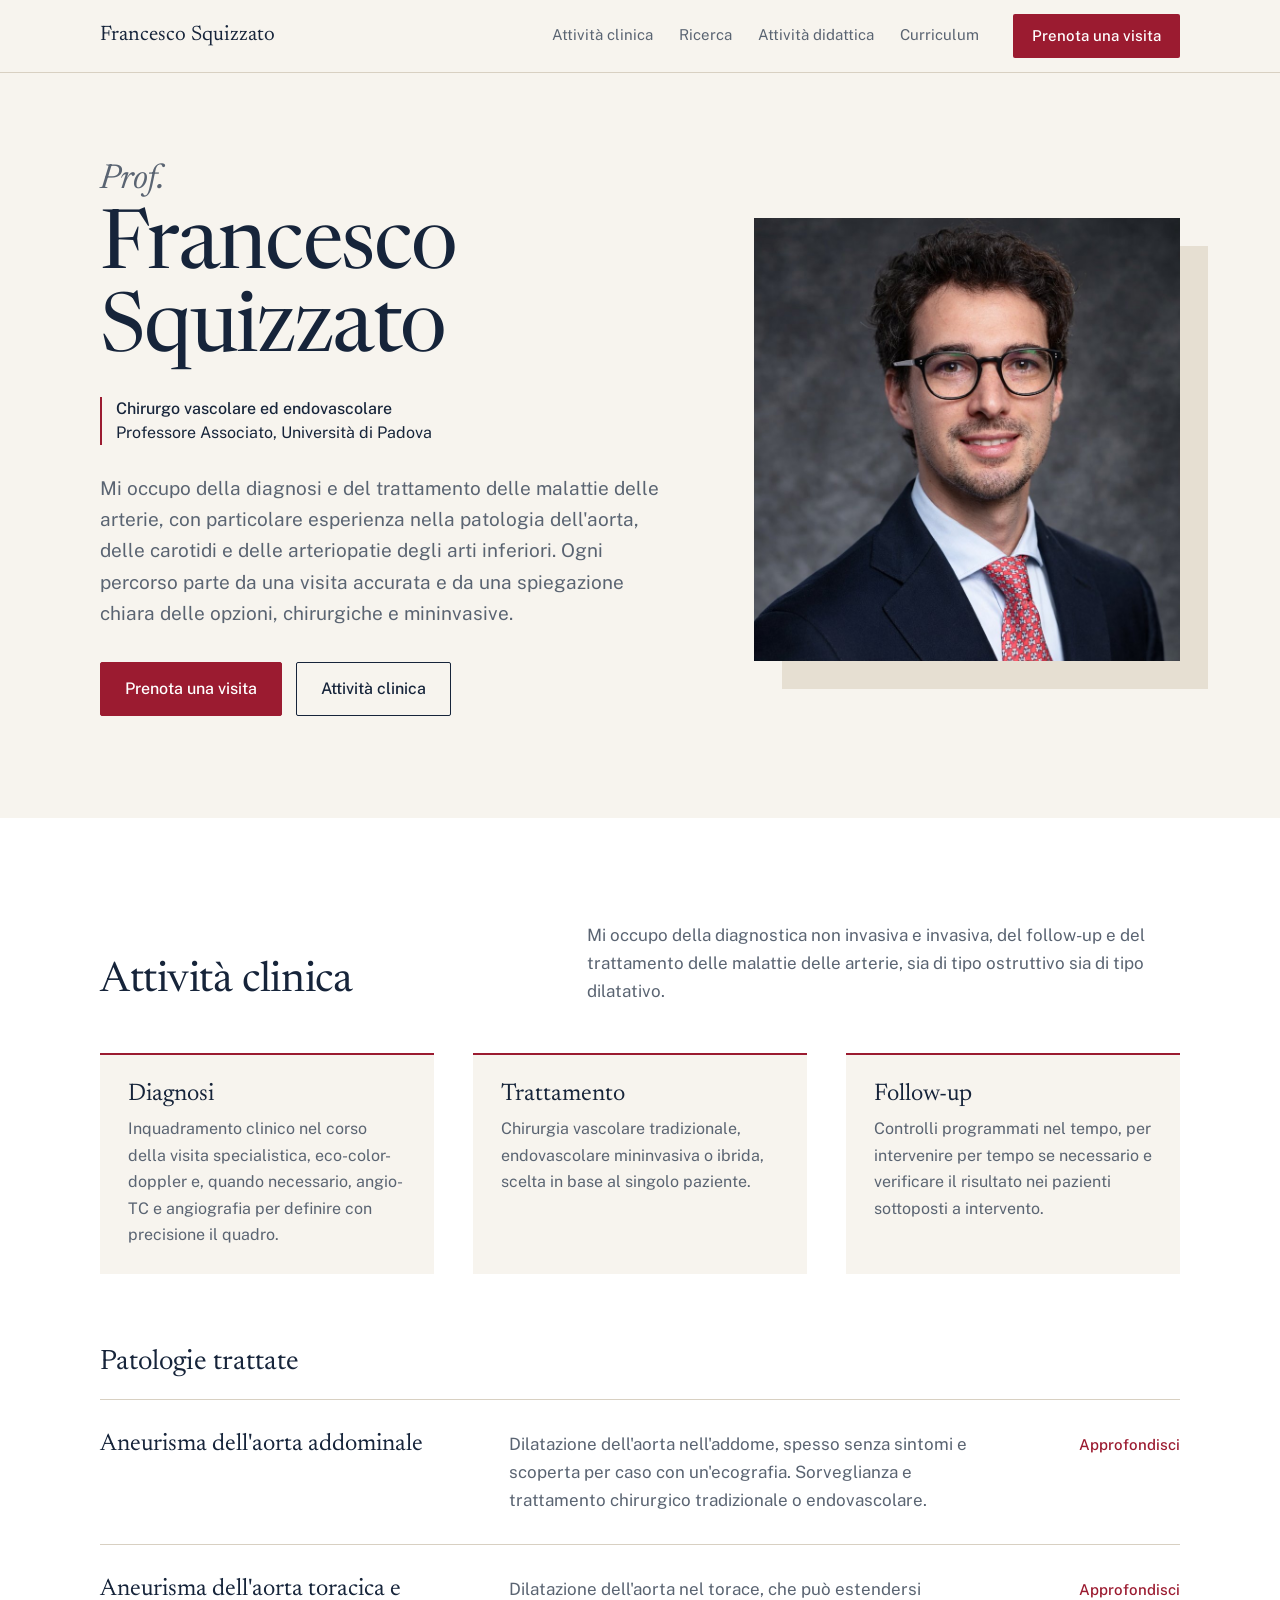
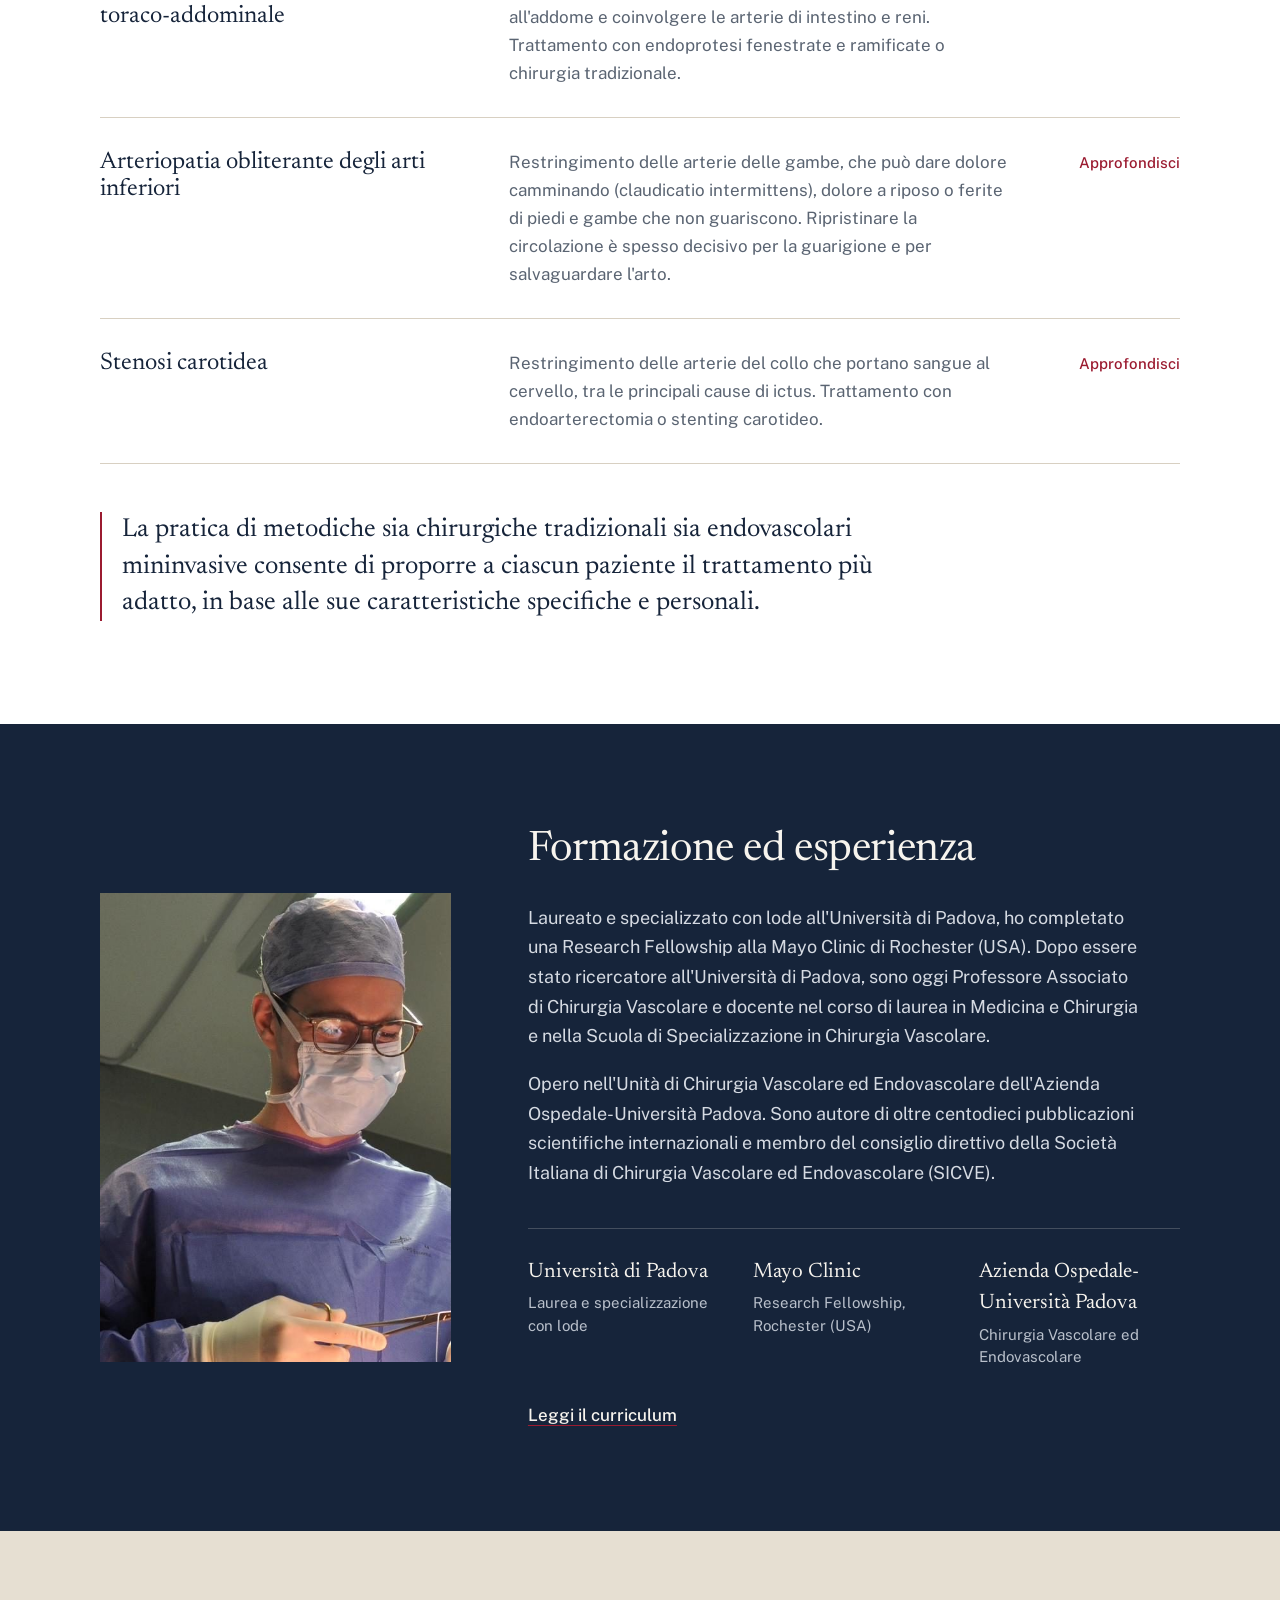
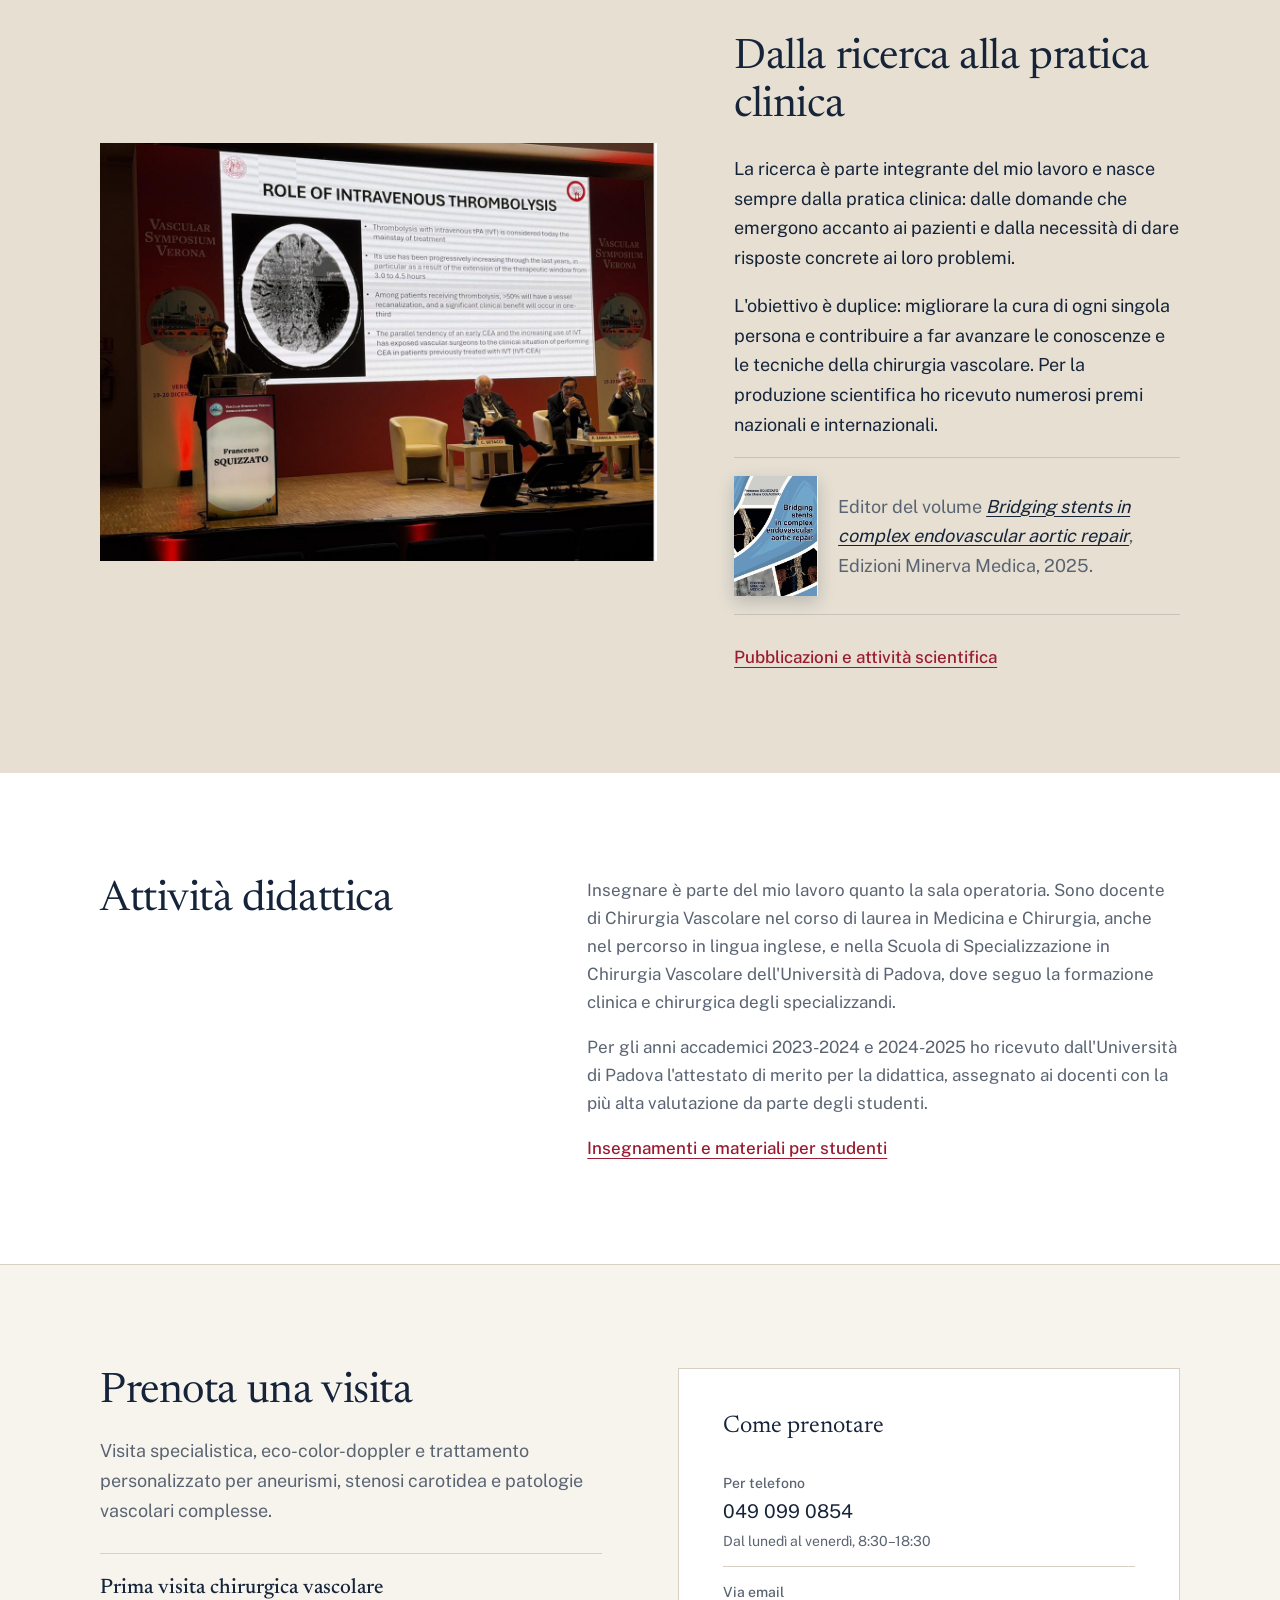
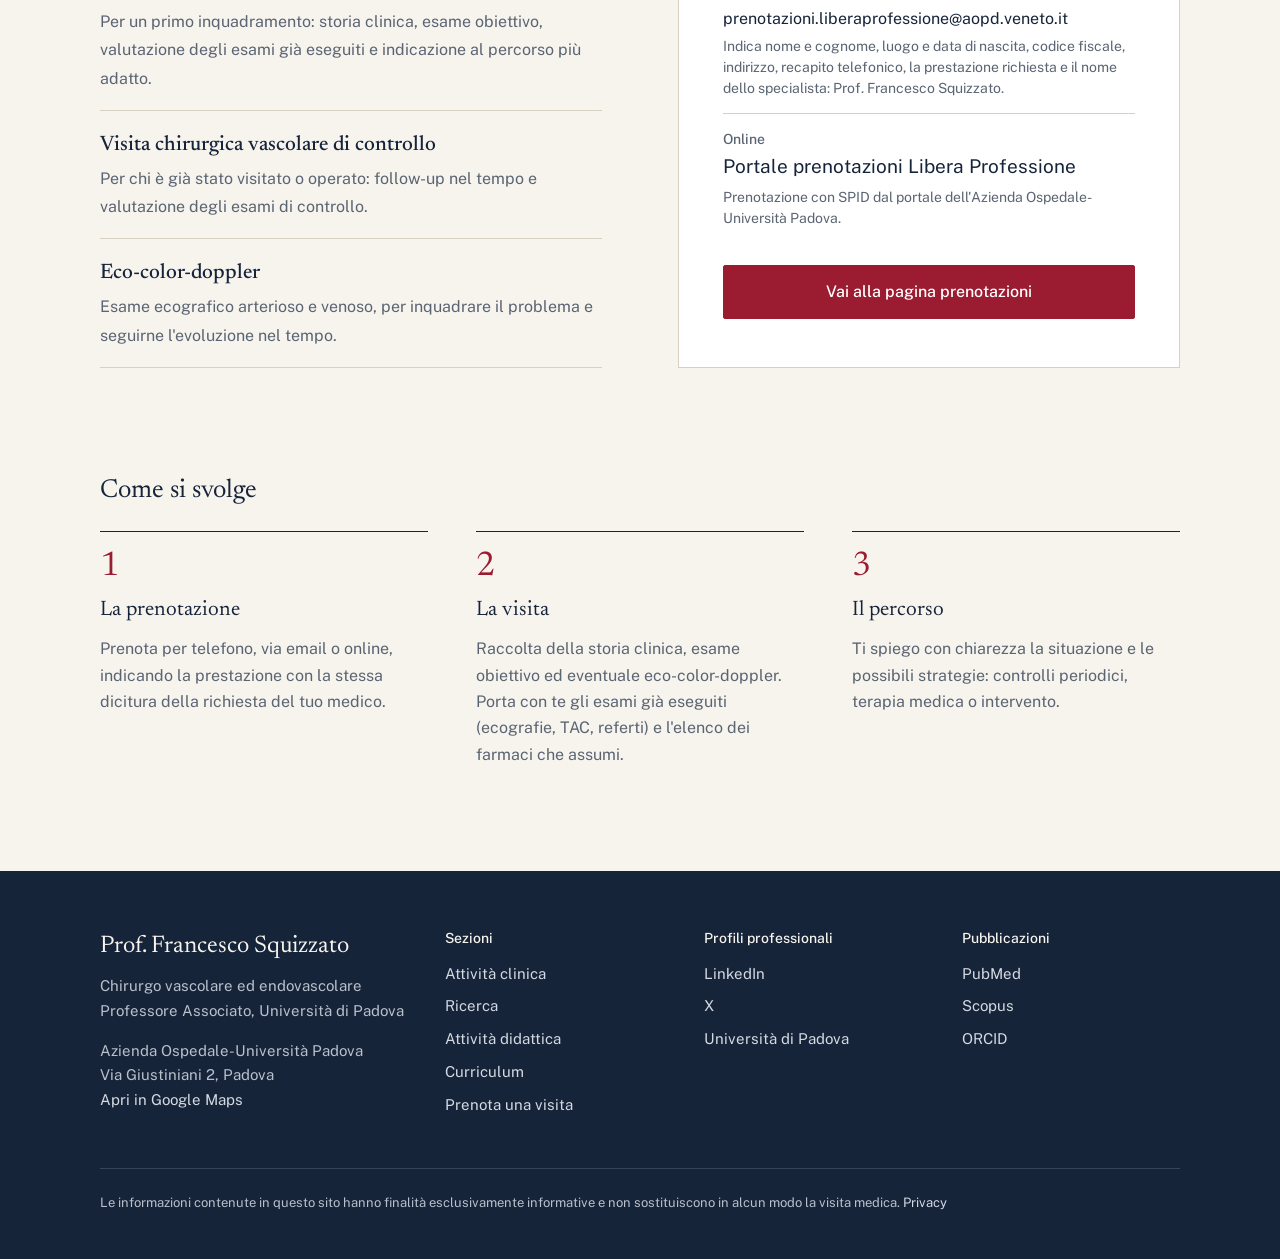
==== commit 25815327: "Add files via upload" ====
--- a/index.html
+++ b/index.html
@@ -132,7 +132,6 @@
     <div class="wrap">
       <figure>
         <img class="foto" src="img/congresso-verona-2025.jpg" width="1200" height="887" alt="Il prof. Squizzato relatore al Vascular Symposium Verona 2025" loading="lazy">
-        <figcaption>Vascular Symposium Verona, dicembre 2025</figcaption>
       </figure>
       <div>
         <h2 id="t-ricerca">Dalla ricerca alla pratica clinica</h2>
